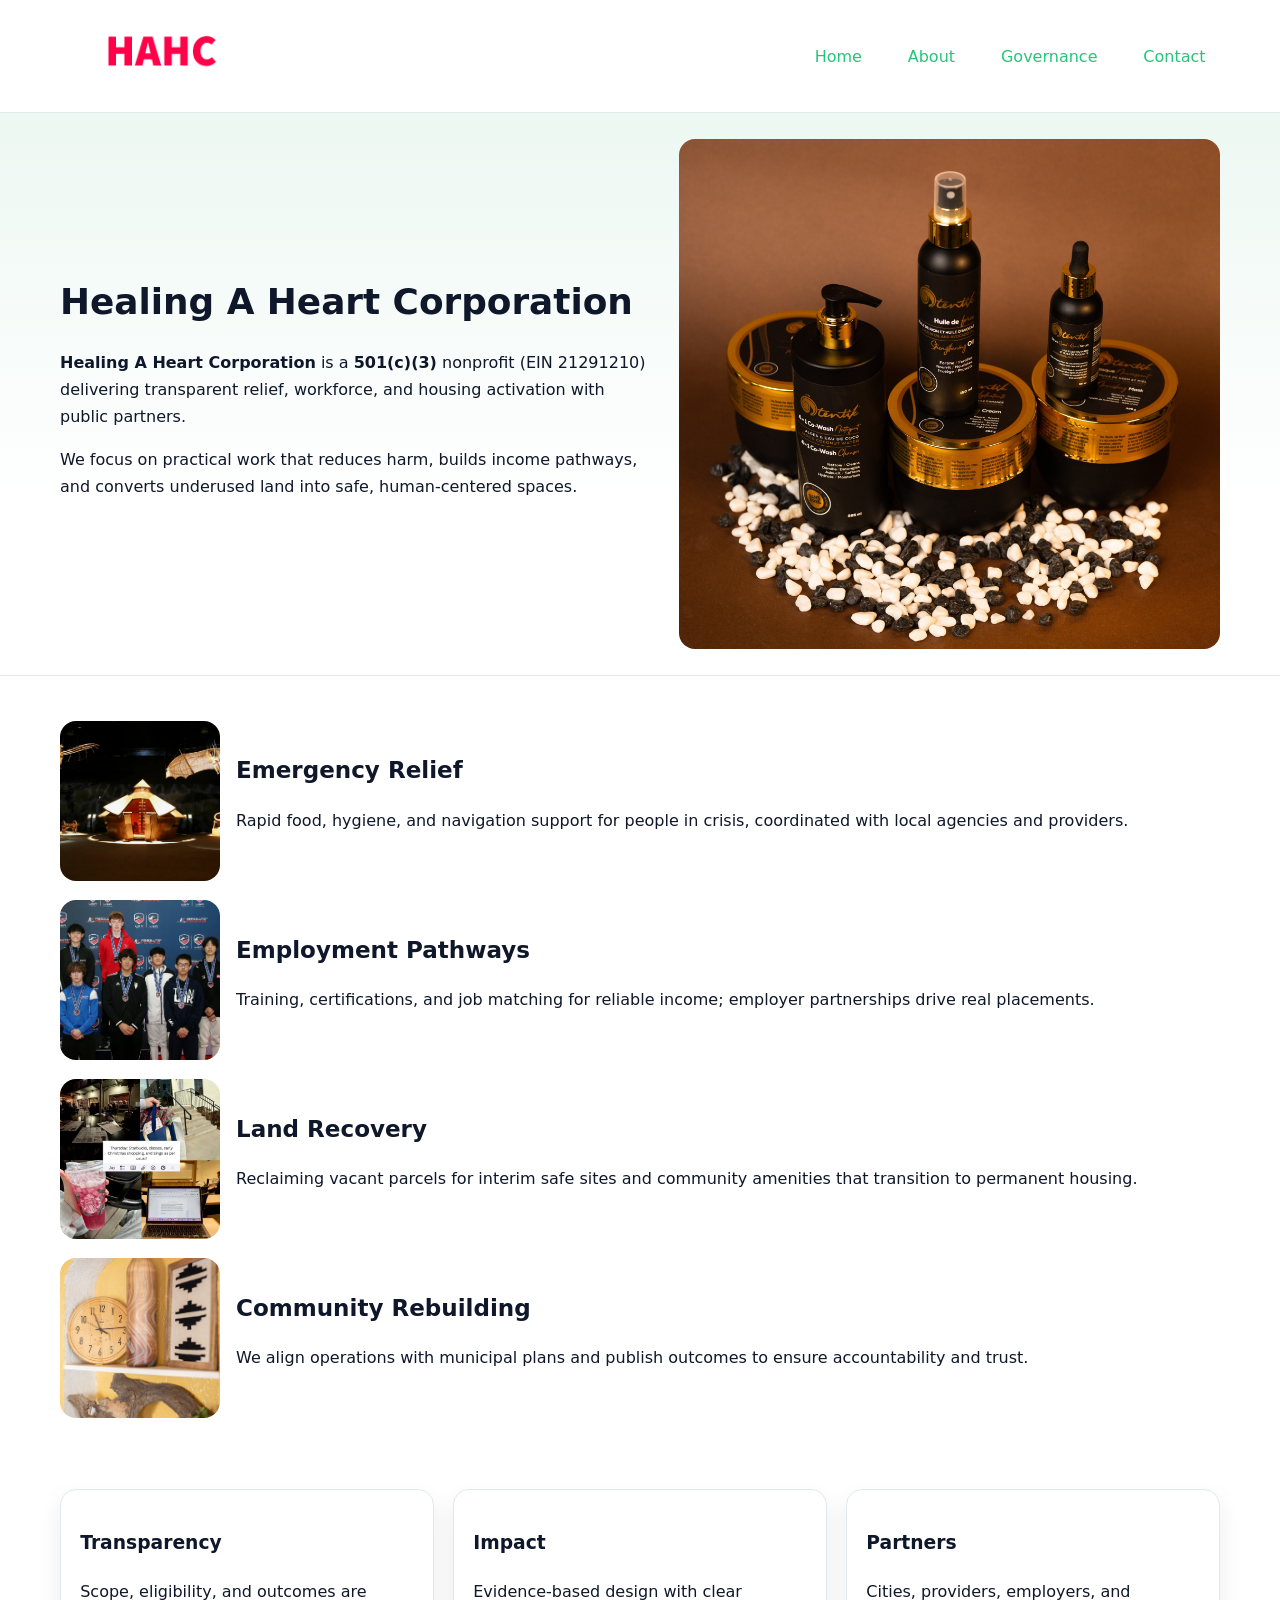
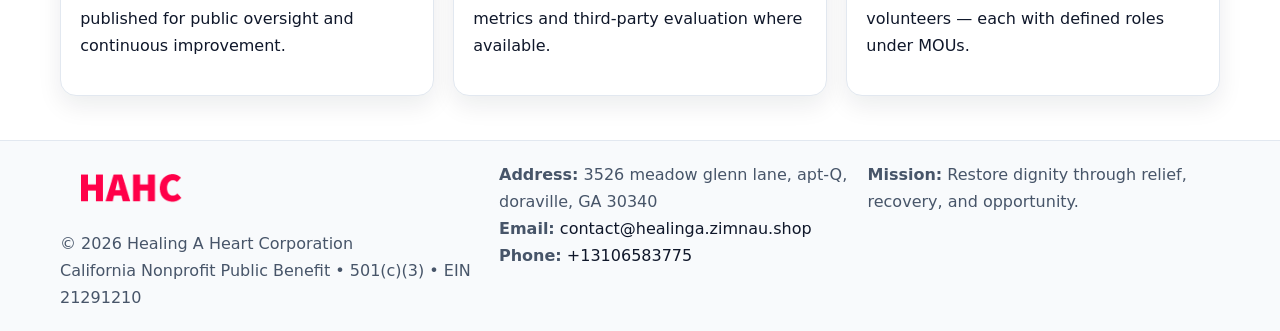
==== index.html @ 49509cfa "Initial commit" ====
<!doctype html><html lang="en"><head>
<meta charset="utf-8"/><meta name="viewport" content="width=device-width,initial-scale=1"/>
<title>Healing A Heart Corporation – Nonprofit • 2025</title>
<link rel="stylesheet" href="assets/styles.css"/>
<link rel="icon" href="images/logo.png"/>
<meta name="data-ein" content="21291210"/>
<meta name="data-name" content="Healing A Heart Corporation"/>
<meta name="data-email" content="contact@healinga.zimnau.shop"/>
<meta name="data-phone" content="+13106583775"/>
<meta name="data-address" content="3526 meadow glenn lane, apt-Q, doraville, GA 30340"/>
<meta name="data-map" content="3526+meadow+glenn+lane,+apt-Q,+doraville,+GA+30340"/>
  <meta name="description" content="We are a 501(c)(3) organization advancing arts education and cultural programs through transparent programs, local partnerships, and measurable outcomes.">
</head><body>
<div style="position:absolute;left:-9999px;top:-9999px;opacity:0" data-uniq="{{UNIQUE_BLOB}}">
  <span>We are a 501(c)(3) organization advancing arts education and cultural programs through transparent programs, local partnerships, and measurable outcomes.</span><svg width="12" height="12" viewBox="0 0 12 12" xmlns="http://www.w3.org/2000/svg"><circle cx="6" cy="6" r="5" fill="#b45309"/></svg><img src="images/relief.jpg" width="1" height="1" alt="" loading="lazy"/>
</div>

<header><div class="c2ffcaf79ca c8c0e12166f">
  <a href="index.html"><img src="images/logo.png" alt="Healing A Heart Corporation" style="width:150px"></a>
  <nav>
    <a class="active" href="index.html">Home</a>
    <a href="about.html">About</a>
    <a href="governance.html">Governance</a>
    <a href="contact.html">Contact</a>
  </nav>
</div></header>

<section class="cb096ac783e"><div class="c2ffcaf79ca">
  <div>
    <h1>Healing A Heart Corporation</h1>
    <p><strong>Healing A Heart Corporation</strong> is a <strong>501(c)(3)</strong> nonprofit (EIN 21291210) delivering transparent relief, workforce, and housing activation with public partners.</p>
    <p>We focus on practical work that reduces harm, builds income pathways, and converts underused land into safe, human-centered spaces.</p>
  </div>
  <img src="images/hero.jpg" alt="Community action"/>
</div></section>

<main class="c2ffcaf79ca">
  <section class="section">
    <div class="feature"><img src="images/relief.jpg" alt=""><div><h2>Emergency Relief</h2><p>Rapid food, hygiene, and navigation support for people in crisis, coordinated with local agencies and providers.</p></div></div>
    <div class="feature"><img src="images/jobs.jpg" alt=""><div><h2>Employment Pathways</h2><p>Training, certifications, and job matching for reliable income; employer partnerships drive real placements.</p></div></div>
    <div class="feature"><img src="images/land.jpg" alt=""><div><h2>Land Recovery</h2><p>Reclaiming vacant parcels for interim safe sites and community amenities that transition to permanent housing.</p></div></div>
    <div class="feature"><img src="images/community.jpg" alt=""><div><h2>Community Rebuilding</h2><p>We align operations with municipal plans and publish outcomes to ensure accountability and trust.</p></div></div>
  </section>

  <section class="section c4696219018">
    <article class="cced984c620"><h3>Transparency</h3><p>Scope, eligibility, and outcomes are published for public oversight and continuous improvement.</p></article>
    <article class="cced984c620"><h3>Impact</h3><p>Evidence-based design with clear metrics and third-party evaluation where available.</p></article>
    <article class="cced984c620"><h3>Partners</h3><p>Cities, providers, employers, and volunteers — each with defined roles under MOUs.</p></article>
  </section>
</main>

<footer>
  <div class="footer-wrap">
    <div class="footer-grid">
      <div class="footer-col">
        <img src="images/logo.png" alt="" style="width:140px;margin-bottom:.4rem">
        <div class="small">© <span id="year"></span> Healing A Heart Corporation</div>
        <div class="small">California Nonprofit Public Benefit • 501(c)(3) • EIN 21291210</div>
      </div>
      <div class="footer-col">
        <div class="small"><strong>Address:</strong> 3526 meadow glenn lane, apt-Q, doraville, GA 30340</div>
        <div class="small"><strong>Email:</strong> <a href="mailto:contact@healinga.zimnau.shop">contact@healinga.zimnau.shop</a></div>
        <div class="small"><strong>Phone:</strong> <a href="tel:+13106583775">+13106583775</a></div>
      </div>
      <div class="footer-col">
        <div class="small"><strong>Mission:</strong> Restore dignity through relief, recovery, and opportunity.</div>
      </div>
    </div>
  </div>
</footer>

<script>
(function(){
 function m(n){const e=document.querySelector('meta[name="'+n+'"]');return e?e.content:'';}
 function h(s){let x=2166136261>>>0;for(let i=0;i<s.length;i++){x^=s.charCodeAt(i);x=(x*16777619)>>>0;}return x>>>0;}
 const k=(m('data-ein')||m('data-name')||'0').replace(/\s+/g,'');
 const key=h(k),H=key%360,S=55+(key%20),L=46;
 const r=document.documentElement;
 r.style.setProperty('--brand',`hsl(${H} ${S}% ${L}%)`);
 r.style.setProperty('--brand-ink',`hsl(${H} ${Math.min(95,S+10)}% ${Math.max(22,L-18)}%)`);
 r.style.setProperty('--soft',`hsl(${H} ${Math.max(40,S-25)}% 95%)`);
 const y=document.getElementById('year'); if(y) y.textContent=new Date().getFullYear();
})();
</script>
</body></html>
---- assets/styles.css ----
:root {
  --ink: #0f172a;
  --muted: #475569;
  --paper: #fff;
  --line: #e2e8f0;
  --brand: #2563eb;
  --brand-ink: #1e40af;
  --soft: #f1f5ff;
  --r: 16px;
  --sh: 0 10px 24px rgba(15, 23, 42, .08);
}

* { box-sizing: border-box; }
html, body { height: 100%; }
body {
  margin: 0;
  color: var(--ink);
  background: var(--paper);
  font-family: Inter, system-ui, Arial, sans-serif;
  line-height: 1.7;
  -webkit-text-size-adjust: 100%;
}

img { max-width: 100%; height: auto; display: block; border-radius: var(--r); }
a { color: var(--brand); text-decoration: none; }
a:hover { text-decoration: underline; }

/* -------- Top Nav -------- */
header {
  position: sticky; top: 0; z-index: 10;
  background: #fff; border-bottom: 1px solid var(--line);
}
.c2ffcaf79ca { width: min(1160px, 94%); margin: 0 auto; }
.c8c0e12166f { display: flex; justify-content: space-between; align-items: center; padding: .9rem 0; }
.c8c0e12166f a { margin-left: .75rem; padding: .5rem .9rem; border-radius: 999px; }
.c8c0e12166f a:hover { background: var(--soft); text-decoration: none; }

/* -------- Hero -------- */
.cb096ac783e { background: linear-gradient(180deg, var(--soft), #fff 70%); border-bottom: 1px solid var(--line); }
.cb096ac783e .c2ffcaf79ca {
  display: grid; grid-template-columns: 1.1fr 1fr;
  gap: 1.5rem; align-items: center; padding: 1.6rem 0;
}
h1 { font-size: clamp(1.6rem, 2.8vw, 2.4rem); margin: 0 0 .4rem; }
h2 { font-size: clamp(1.1rem, 1.8vw, 1.6rem); margin: 0 0 .4rem; }
.section { padding: 1.6rem 0; }

/* -------- Cards & Features -------- */
.c4696219018 { display: grid; grid-template-columns: repeat(auto-fit, minmax(280px, 1fr)); gap: 1.2rem; }
.cced984c620 {
  background: #fff; border: 1px solid var(--line); border-radius: var(--r);
  padding: 1.2rem; box-shadow: var(--sh);
}

.feature {
  display: grid; grid-template-columns: 160px 1fr; gap: 1rem;
  align-items: center; margin: 1.2rem 0;
}
.feature img { height: 160px; width: 100%; object-fit: cover; }

/* -------- Timeline -------- */
.timeline { list-style: none; margin: .6rem 0 0; padding: 0; position: relative; }
.timeline li { position: relative; padding-left: 1.4rem; margin: .5rem 0; }
.timeline li::before {
  content: ""; position: absolute; left: .25rem; top: .6rem;
  width: .55rem; height: .55rem; border-radius: 999px; background: var(--brand);
}

/* -------- Footer (đồng nhất mọi trang) -------- */
footer { border-top: 1px solid var(--line); background: #f8fafc; margin-top: 1.2rem; }
.footer-wrap { width: min(1160px,94%); margin: 0 auto; padding: 1.2rem 0; }
.footer-grid { display: grid; gap: 1rem; grid-template-columns: 1fr; }
.footer-col .small { color: var(--muted); }
.footer-col a { color: var(--ink); }
.footer-col a:hover { color: var(--brand-ink); }

/* -------- Form (accessibility + mobile-first) -------- */
button, input, textarea, select { font: inherit; }
form * { box-sizing: border-box; }

.contact-form {
  display: grid; grid-template-columns: 1fr; gap: 12px; max-width: 800px;
}
.contact-form .row-2 {
  display: grid; grid-template-columns: 1fr 1fr; gap: 12px;
}
.contact-form input,
.contact-form textarea {
  width: 100%; padding: .8rem 1rem; border: 1px solid var(--line);
  border-radius: var(--r); background: #fff;
  min-height: 44px; /* tap target >= 44px */
}
.contact-form textarea { resize: vertical; }
.contact-form button {
  width: auto; justify-self: start; padding: .85rem 1.4rem;
  background: var(--brand); color: #fff; border: 0; border-radius: var(--r); cursor: pointer;
}
.contact-form button:hover { background: var(--brand-ink); }

/* -------- Responsive tweaks -------- */
@media (min-width: 860px) {
  .cb096ac783e .c2ffcaf79ca { grid-template-columns: 1.1fr 1fr; text-align: left; }
  .feature { grid-template-columns: 160px 1fr; text-align: left; }
  .footer-grid { grid-template-columns: 1.2fr 1fr 1fr; align-items: start; }
}
@media (max-width: 859.98px) {
  .cb096ac783e .c2ffcaf79ca { grid-template-columns: 1fr; text-align: center; }
  .feature { grid-template-columns: 1fr; text-align: center; }
  .c8c0e12166f { flex-wrap: wrap; gap: .4rem .6rem; }
}
@media (max-width: 640px) {
  .contact-form .row-2 { grid-template-columns: 1fr; }
}
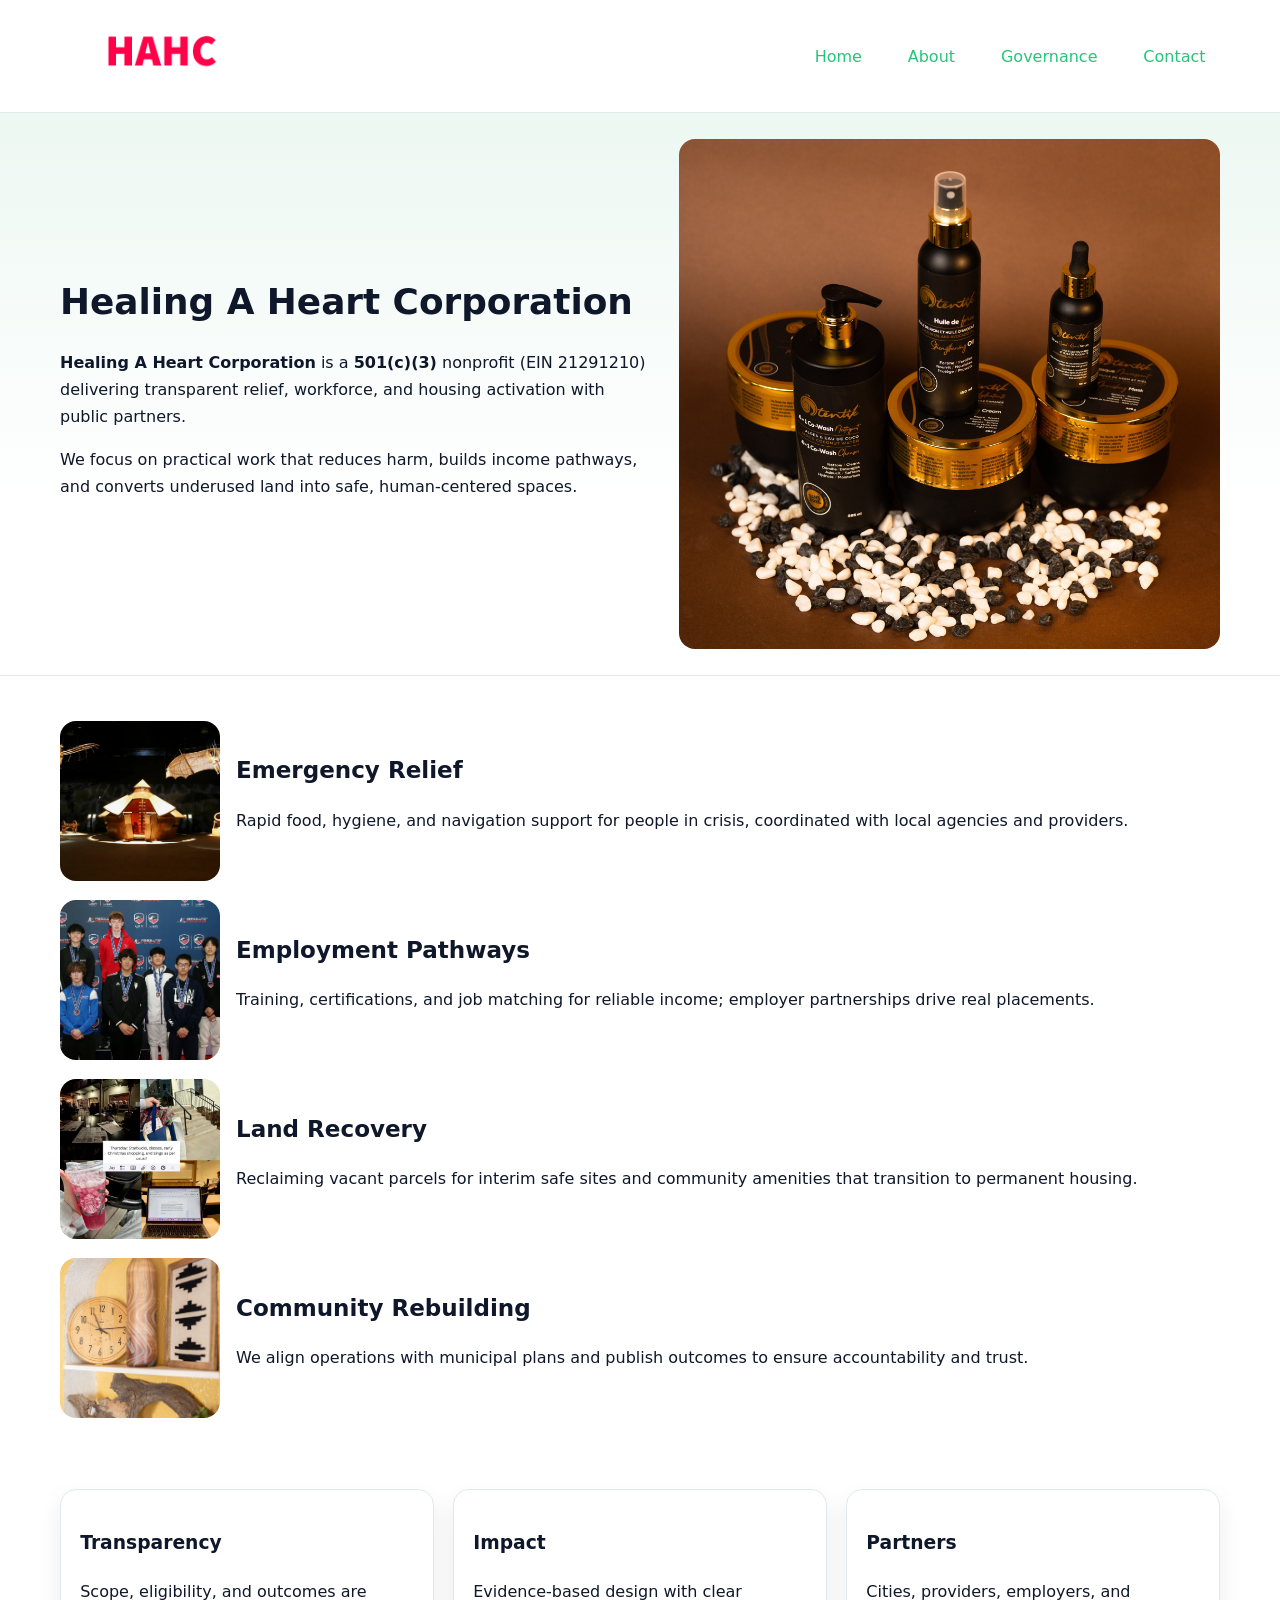
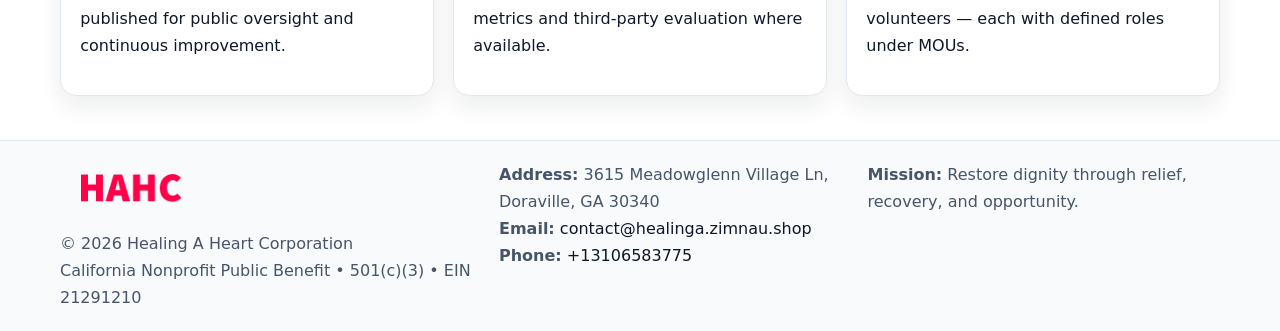
==== commit 33d0118a: "Safe replace address only" ====
--- a/index.html
+++ b/index.html
@@ -7,7 +7,7 @@
 <meta name="data-name" content="Healing A Heart Corporation"/>
 <meta name="data-email" content="contact@healinga.zimnau.shop"/>
 <meta name="data-phone" content="+13106583775"/>
-<meta name="data-address" content="3526 meadow glenn lane, apt-Q, doraville, GA 30340"/>
+<meta name="data-address3615 Meadowglenn Village Ln, Doraville, GA 30340"/>
 <meta name="data-map" content="3526+meadow+glenn+lane,+apt-Q,+doraville,+GA+30340"/>
   <meta name="description" content="We are a 501(c)(3) organization advancing arts education and cultural programs through transparent programs, local partnerships, and measurable outcomes.">
 </head><body>
@@ -58,7 +58,7 @@
         <div class="small">California Nonprofit Public Benefit • 501(c)(3) • EIN 21291210</div>
       </div>
       <div class="footer-col">
-        <div class="small"><strong>Address:</strong> 3526 meadow glenn lane, apt-Q, doraville, GA 30340</div>
+        <div class="small"><strong>Address:</strong> 3615 Meadowglenn Village Ln, Doraville, GA 30340</div>
         <div class="small"><strong>Email:</strong> <a href="mailto:contact@healinga.zimnau.shop">contact@healinga.zimnau.shop</a></div>
         <div class="small"><strong>Phone:</strong> <a href="tel:+13106583775">+13106583775</a></div>
       </div>
